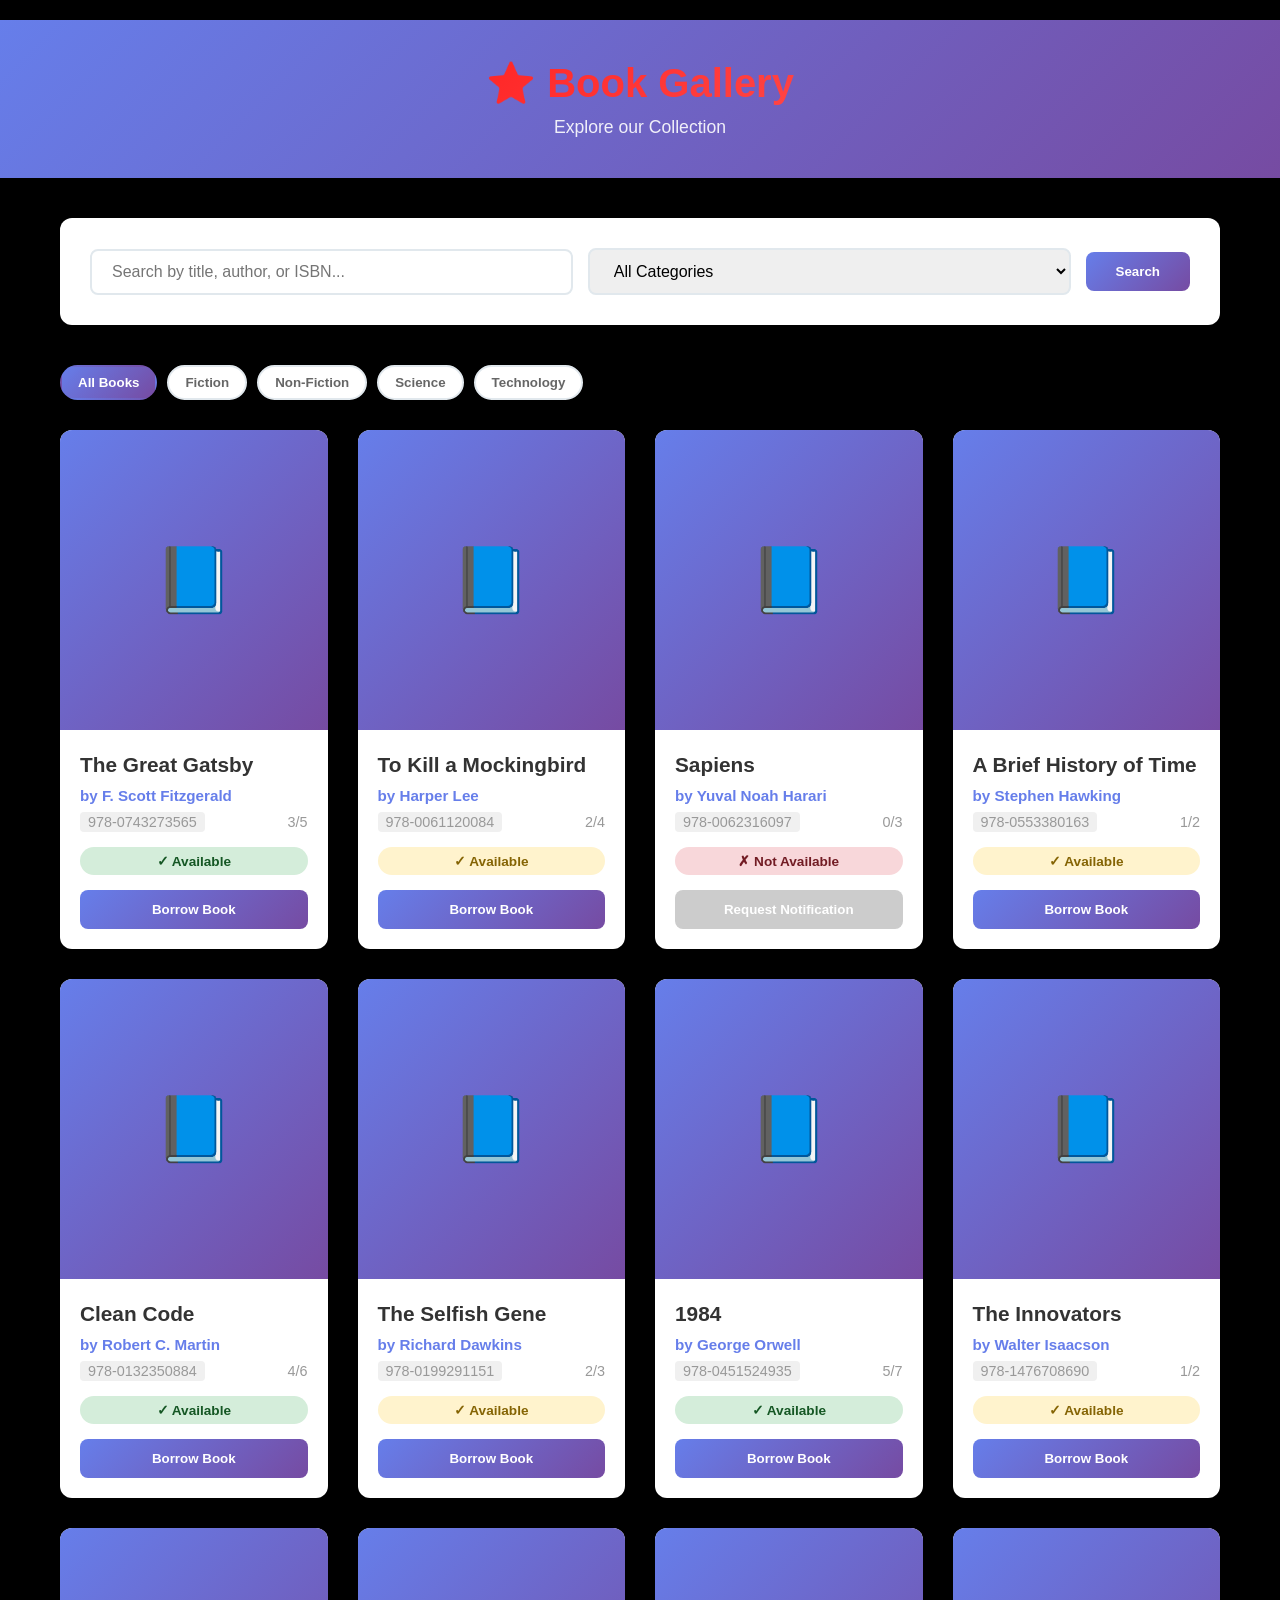
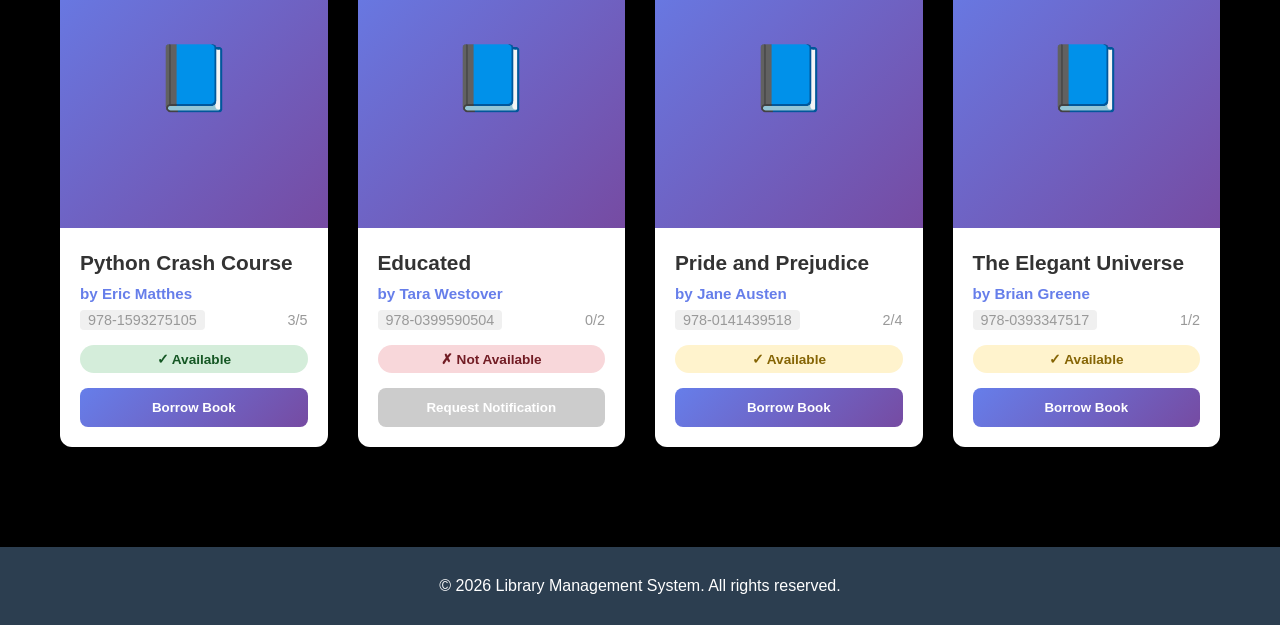
==== library_management/www/books.html @ 5c832451 "style: Update UI with black background and red star logo - Changed body background to black (#000000" ====
<!DOCTYPE html>
<html lang="en">
<head>
    <meta charset="UTF-8">
    <meta name="viewport" content="width=device-width, initial-scale=1.0">
    <title>Book Gallery - Library Management</title>
    <style>
        * {
            margin: 0;
            padding: 0;
            box-sizing: border-box;
        }

        body {
            font-family: 'Segoe UI', Tahoma, Geneva, Verdana, sans-serif;
            background: #000000;
            color: #333;
            padding-top: 20px;
        }

        .header {
            background: linear-gradient(135deg, #667eea 0%, #764ba2 100%);
            color: white;
            padding: 40px 20px;
            text-align: center;
            margin-bottom: 40px;
            box-shadow: 0 10px 30px rgba(0,0,0,0.1);
        }

        .header h1 {
            font-size: 2.5em;
            margin-bottom: 10px;
            background: linear-gradient(135deg, #ff0000 0%, #ff6b6b 100%);
            -webkit-background-clip: text;
            -webkit-text-fill-color: transparent;
            background-clip: text;
        }

        .header p {
            font-size: 1.1em;
            opacity: 0.9;
        }

        .container {
            max-width: 1200px;
            margin: 0 auto;
            padding: 0 20px;
        }

        .search-section {
            background: white;
            padding: 30px;
            border-radius: 12px;
            margin-bottom: 40px;
            box-shadow: 0 4px 15px rgba(0,0,0,0.1);
            display: flex;
            gap: 15px;
            flex-wrap: wrap;
            align-items: center;
        }

        .search-section input,
        .search-section select {
            padding: 12px 20px;
            border: 2px solid #e1e8ed;
            border-radius: 8px;
            font-size: 1em;
            transition: all 0.3s ease;
            flex: 1;
            min-width: 200px;
        }

        .search-section input:focus,
        .search-section select:focus {
            outline: none;
            border-color: #667eea;
            box-shadow: 0 0 0 3px rgba(102, 126, 234, 0.1);
        }

        .btn-search {
            padding: 12px 30px;
            background: linear-gradient(135deg, #667eea 0%, #764ba2 100%);
            color: white;
            border: none;
            border-radius: 8px;
            font-weight: 600;
            cursor: pointer;
            transition: all 0.3s ease;
        }

        .btn-search:hover {
            transform: translateY(-2px);
            box-shadow: 0 6px 20px rgba(102, 126, 234, 0.4);
        }

        .filters {
            display: flex;
            gap: 10px;
            flex-wrap: wrap;
            margin-bottom: 30px;
        }

        .filter-btn {
            padding: 8px 16px;
            background: white;
            border: 2px solid #e1e8ed;
            border-radius: 20px;
            cursor: pointer;
            transition: all 0.3s ease;
            font-weight: 600;
            color: #666;
        }

        .filter-btn:hover,
        .filter-btn.active {
            background: linear-gradient(135deg, #667eea 0%, #764ba2 100%);
            color: white;
            border-color: transparent;
        }

        .books-grid {
            display: grid;
            grid-template-columns: repeat(auto-fill, minmax(250px, 1fr));
            gap: 30px;
            margin-bottom: 40px;
        }

        .book-card {
            background: white;
            border-radius: 12px;
            overflow: hidden;
            box-shadow: 0 4px 15px rgba(0,0,0,0.1);
            transition: all 0.3s ease;
            cursor: pointer;
        }

        .book-card:hover {
            transform: translateY(-10px);
            box-shadow: 0 10px 30px rgba(0,0,0,0.2);
        }

        .book-image {
            width: 100%;
            height: 300px;
            background: linear-gradient(135deg, #667eea 0%, #764ba2 100%);
            display: flex;
            align-items: center;
            justify-content: center;
            font-size: 4em;
            color: white;
            position: relative;
            overflow: hidden;
        }

        .book-image::before {
            content: '';
            position: absolute;
            top: 0;
            left: 0;
            right: 0;
            bottom: 0;
            background: rgba(0,0,0,0.1);
            opacity: 0;
            transition: opacity 0.3s ease;
        }

        .book-card:hover .book-image::before {
            opacity: 1;
        }

        .book-content {
            padding: 20px;
        }

        .book-title {
            font-size: 1.3em;
            font-weight: bold;
            color: #333;
            margin-bottom: 8px;
            line-height: 1.4;
        }

        .book-author {
            color: #667eea;
            font-weight: 600;
            margin-bottom: 8px;
            font-size: 0.95em;
        }

        .book-meta {
            display: flex;
            justify-content: space-between;
            align-items: center;
            margin-bottom: 15px;
            font-size: 0.9em;
            color: #999;
        }

        .book-isbn {
            background: #f0f0f0;
            padding: 2px 8px;
            border-radius: 4px;
        }

        .availability {
            padding: 6px 12px;
            border-radius: 20px;
            font-size: 0.85em;
            font-weight: 600;
            text-align: center;
            margin-bottom: 15px;
        }

        .available {
            background: #d4edda;
            color: #155724;
        }

        .unavailable {
            background: #f8d7da;
            color: #721c24;
        }

        .limited {
            background: #fff3cd;
            color: #856404;
        }

        .btn-borrow {
            width: 100%;
            padding: 12px;
            background: linear-gradient(135deg, #667eea 0%, #764ba2 100%);
            color: white;
            border: none;
            border-radius: 8px;
            font-weight: 600;
            cursor: pointer;
            transition: all 0.3s ease;
        }

        .btn-borrow:hover {
            transform: translateY(-2px);
            box-shadow: 0 4px 12px rgba(102, 126, 234, 0.3);
        }

        .btn-borrow:disabled {
            background: #ccc;
            cursor: not-allowed;
            transform: none;
        }

        .empty-state {
            text-align: center;
            padding: 60px 20px;
            background: white;
            border-radius: 12px;
            box-shadow: 0 4px 15px rgba(0,0,0,0.1);
        }

        .empty-state-icon {
            font-size: 4em;
            margin-bottom: 20px;
        }

        .empty-state h2 {
            color: #333;
            margin-bottom: 10px;
        }

        .empty-state p {
            color: #666;
            font-size: 1.1em;
        }

        .pagination {
            display: flex;
            justify-content: center;
            gap: 10px;
            margin: 40px 0;
            flex-wrap: wrap;
        }

        .pagination button {
            padding: 10px 15px;
            border: 2px solid #e1e8ed;
            background: white;
            border-radius: 8px;
            cursor: pointer;
            transition: all 0.3s ease;
            font-weight: 600;
        }

        .pagination button:hover,
        .pagination button.active {
            background: linear-gradient(135deg, #667eea 0%, #764ba2 100%);
            color: white;
            border-color: transparent;
        }

        .pagination button:disabled {
            opacity: 0.5;
            cursor: not-allowed;
        }

        footer {
            background: #2c3e50;
            color: white;
            text-align: center;
            padding: 30px 20px;
            margin-top: 60px;
        }

        @media (max-width: 768px) {
            .header h1 {
                font-size: 1.8em;
            }

            .search-section {
                flex-direction: column;
                align-items: stretch;
            }

            .search-section input,
            .search-section select,
            .btn-search {
                width: 100%;
                min-width: auto;
                flex: none;
            }

            .books-grid {
                grid-template-columns: repeat(auto-fill, minmax(200px, 1fr));
                gap: 20px;
            }

            .book-image {
                height: 200px;
            }
        }
    </style>
</head>
<body>
    <div class="header">
        <h1>⭐ Book Gallery</h1>
        <p>Explore our Collection</p>
    </div>

    <div class="container">
        <div class="search-section">
            <input type="text" id="searchInput" placeholder="Search by title, author, or ISBN...">
            <select id="categoryFilter">
                <option value="">All Categories</option>
                <option value="fiction">Fiction</option>
                <option value="non-fiction">Non-Fiction</option>
                <option value="science">Science</option>
                <option value="technology">Technology</option>
                <option value="history">History</option>
                <option value="biography">Biography</option>
            </select>
            <button class="btn-search" onclick="filterBooks()">Search</button>
        </div>

        <div class="filters" id="filterContainer">
            <button class="filter-btn active" onclick="filterByCategory('')">All Books</button>
            <button class="filter-btn" onclick="filterByCategory('fiction')">Fiction</button>
            <button class="filter-btn" onclick="filterByCategory('non-fiction')">Non-Fiction</button>
            <button class="filter-btn" onclick="filterByCategory('science')">Science</button>
            <button class="filter-btn" onclick="filterByCategory('technology')">Technology</button>
        </div>

        <div class="books-grid" id="booksGrid">
            <!-- Books will be dynamically populated here -->
        </div>

        <div class="pagination" id="pagination"></div>
    </div>

    <footer>
        <p>&copy; 2026 Library Management System. All rights reserved.</p>
    </footer>

    <script>
        // Sample book data
        const booksData = [
            { id: 1, title: 'The Great Gatsby', author: 'F. Scott Fitzgerald', category: 'fiction', isbn: '978-0743273565', available: 3, total: 5 },
            { id: 2, title: 'To Kill a Mockingbird', author: 'Harper Lee', category: 'fiction', isbn: '978-0061120084', available: 2, total: 4 },
            { id: 3, title: 'Sapiens', author: 'Yuval Noah Harari', category: 'non-fiction', isbn: '978-0062316097', available: 0, total: 3 },
            { id: 4, title: 'A Brief History of Time', author: 'Stephen Hawking', category: 'science', isbn: '978-0553380163', available: 1, total: 2 },
            { id: 5, title: 'Clean Code', author: 'Robert C. Martin', category: 'technology', isbn: '978-0132350884', available: 4, total: 6 },
            { id: 6, title: 'The Selfish Gene', author: 'Richard Dawkins', category: 'science', isbn: '978-0199291151', available: 2, total: 3 },
            { id: 7, title: '1984', author: 'George Orwell', category: 'fiction', isbn: '978-0451524935', available: 5, total: 7 },
            { id: 8, title: 'The Innovators', author: 'Walter Isaacson', category: 'biography', isbn: '978-1476708690', available: 1, total: 2 },
            { id: 9, title: 'Python Crash Course', author: 'Eric Matthes', category: 'technology', isbn: '978-1593275105', available: 3, total: 5 },
            { id: 10, title: 'Educated', author: 'Tara Westover', category: 'biography', isbn: '978-0399590504', available: 0, total: 2 },
            { id: 11, title: 'Pride and Prejudice', author: 'Jane Austen', category: 'fiction', isbn: '978-0141439518', available: 2, total: 4 },
            { id: 12, title: 'The Elegant Universe', author: 'Brian Greene', category: 'science', isbn: '978-0393347517', available: 1, total: 2 }
        ];

        const itemsPerPage = 12;
        let currentPage = 1;
        let filteredBooks = [...booksData];

        function renderBooks() {
            const start = (currentPage - 1) * itemsPerPage;
            const end = start + itemsPerPage;
            const booksToShow = filteredBooks.slice(start, end);

            const grid = document.getElementById('booksGrid');
            if (booksToShow.length === 0) {
                grid.innerHTML = `
                    <div style="grid-column: 1/-1;">
                        <div class="empty-state">
                            <div class="empty-state-icon">📭</div>
                            <h2>No Books Found</h2>
                            <p>Try adjusting your search or filter criteria</p>
                        </div>
                    </div>
                `;
                return;
            }

            grid.innerHTML = booksToShow.map(book => `
                <div class="book-card" onclick="viewBook(${book.id})">
                    <div class="book-image">📘</div>
                    <div class="book-content">
                        <div class="book-title">${book.title}</div>
                        <div class="book-author">by ${book.author}</div>
                        <div class="book-meta">
                            <span class="book-isbn">${book.isbn}</span>
                            <span>${book.available}/${book.total}</span>
                        </div>
                        <div class="availability ${book.available > 0 ? (book.available > 2 ? 'available' : 'limited') : 'unavailable'}">
                            ${book.available > 0 ? '✓ Available' : '✗ Not Available'}
                        </div>
                        <button class="btn-borrow" onclick="event.stopPropagation(); borrowBook(${book.id})" ${book.available === 0 ? 'disabled' : ''}>
                            ${book.available > 0 ? 'Borrow Book' : 'Request Notification'}
                        </button>
                    </div>
                </div>
            `).join('');

            renderPagination();
        }

        function renderPagination() {
            const totalPages = Math.ceil(filteredBooks.length / itemsPerPage);
            const pagination = document.getElementById('pagination');
            let paginationHTML = '';

            if (totalPages <= 1) {
                pagination.innerHTML = '';
                return;
            }

            if (currentPage > 1) {
                paginationHTML += `<button onclick="currentPage--; renderBooks();">← Previous</button>`;
            }

            for (let i = 1; i <= totalPages; i++) {
                paginationHTML += `<button onclick="currentPage = ${i}; renderBooks();" ${i === currentPage ? 'class="active"' : ''}>${i}</button>`;
            }

            if (currentPage < totalPages) {
                paginationHTML += `<button onclick="currentPage++; renderBooks();">Next →</button>`;
            }

            pagination.innerHTML = paginationHTML;
        }

        function filterByCategory(category) {
            const buttons = document.querySelectorAll('.filter-btn');
            buttons.forEach(btn => btn.classList.remove('active'));
            event.target.classList.add('active');

            filteredBooks = category === '' ? [...booksData] : booksData.filter(book => book.category === category);
            currentPage = 1;
            renderBooks();
        }

        function filterBooks() {
            const searchTerm = document.getElementById('searchInput').value.toLowerCase();
            const category = document.getElementById('categoryFilter').value;

            filteredBooks = booksData.filter(book => {
                const matchSearch = book.title.toLowerCase().includes(searchTerm) || 
                                   book.author.toLowerCase().includes(searchTerm) ||
                                   book.isbn.includes(searchTerm);
                const matchCategory = category === '' || book.category === category;
                return matchSearch && matchCategory;
            });

            currentPage = 1;
            renderBooks();
        }

        function viewBook(bookId) {
            const book = booksData.find(b => b.id === bookId);
            alert(`Book: ${book.title}\nAuthor: ${book.author}\nAvailable: ${book.available}/${book.total}`);
        }

        function borrowBook(bookId) {
            const book = booksData.find(b => b.id === bookId);
            if (book.available > 0) {
                alert(`Book "${book.title}" added to your cart!\n\nTo complete borrowing, please log in to your member account.`);
            }
        }

        // Initialize
        window.addEventListener('load', () => {
            renderBooks();
        });

        // Search on Enter
        document.addEventListener('DOMContentLoaded', () => {
            const searchInput = document.getElementById('searchInput');
            if (searchInput) {
                searchInput.addEventListener('keypress', (e) => {
                    if (e.key === 'Enter') filterBooks();
                });
            }
        });
    </script>
</body>
</html>
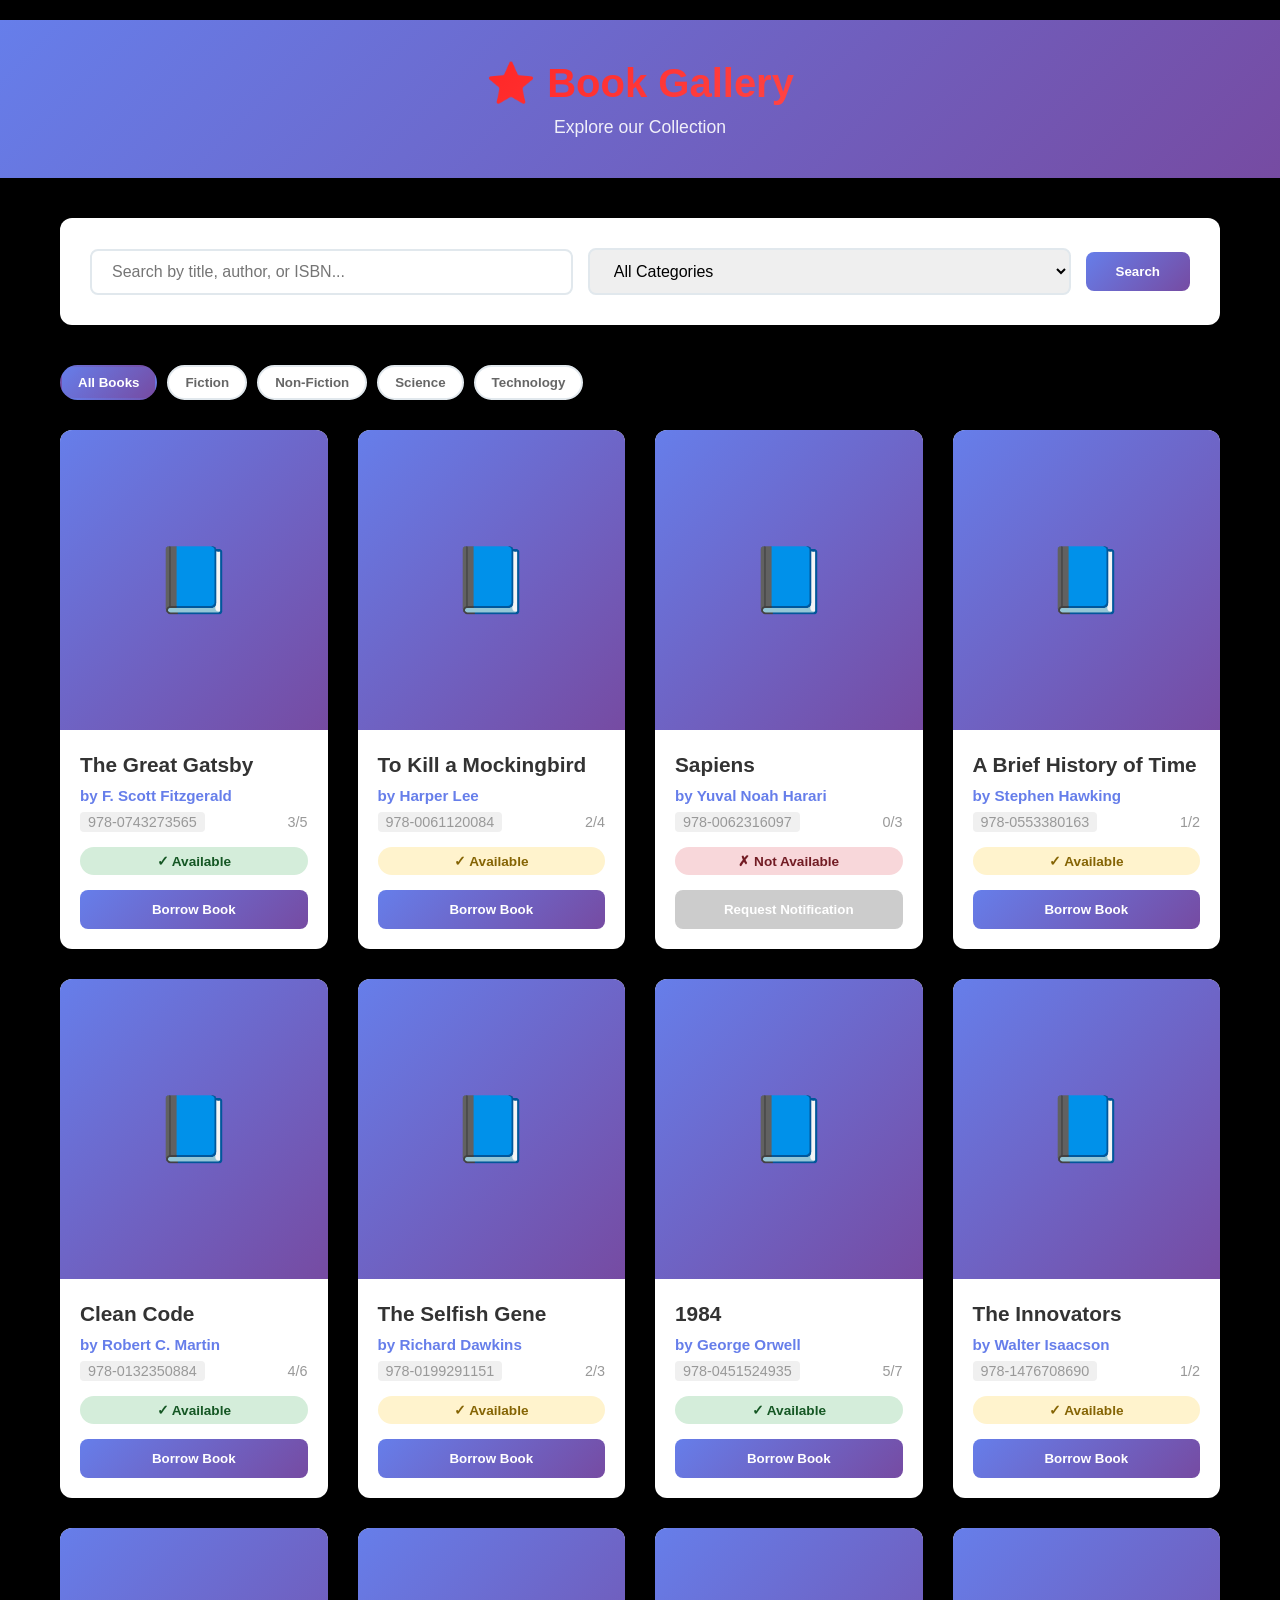
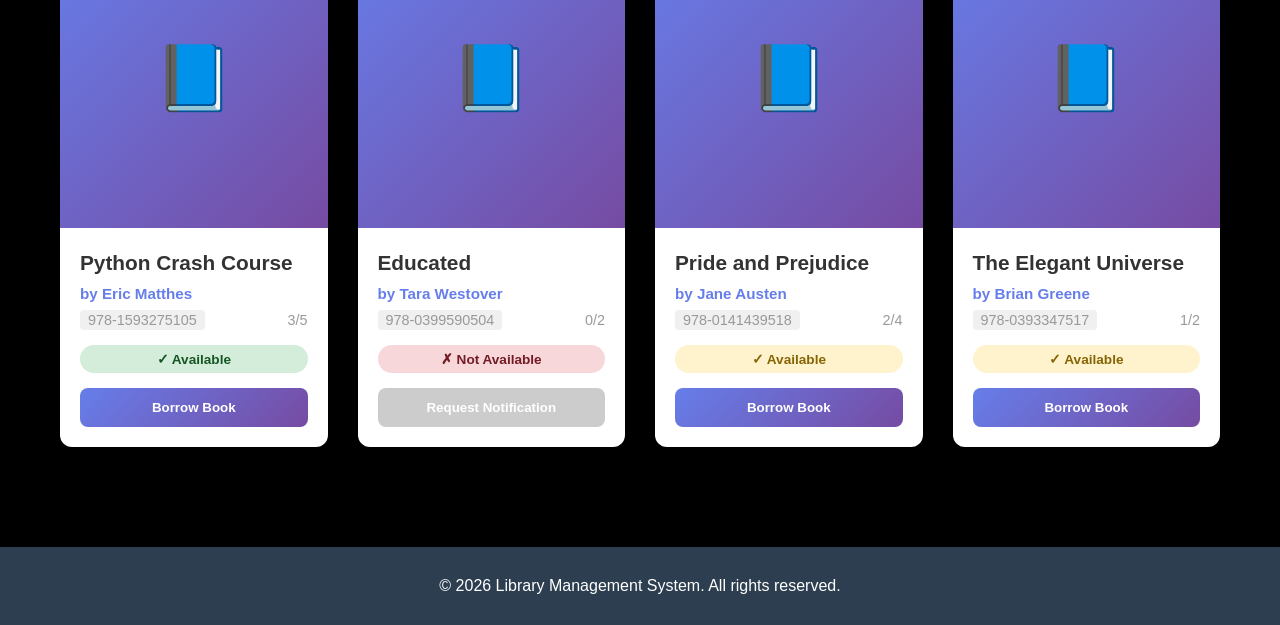
==== commit bca3e9f4: "feat: Enhance UI with comprehensive HTML, CSS, and JS features - Add advanced animations, modals, an" ====
--- a/library_management/www/books.html
+++ b/library_management/www/books.html
@@ -498,26 +498,574 @@
             alert(`Book: ${book.title}\nAuthor: ${book.author}\nAvailable: ${book.available}/${book.total}`);
         }
 
+        // Enhanced book card interactions
+        function addBookCardInteractions() {
+            const cards = document.querySelectorAll('.book-card');
+
+            cards.forEach((card, index) => {
+                // Add staggered animation on load
+                card.style.animationDelay = `${index * 0.1}s`;
+                card.classList.add('fade-in-up');
+
+                // Add click ripple effect
+                card.addEventListener('click', function(e) {
+                    const ripple = document.createElement('div');
+                    ripple.style.position = 'absolute';
+                    ripple.style.borderRadius = '50%';
+                    ripple.style.background = 'rgba(255, 255, 255, 0.6)';
+                    ripple.style.transform = 'scale(0)';
+                    ripple.style.animation = 'ripple 0.6s linear';
+                    ripple.style.left = (e.offsetX - 10) + 'px';
+                    ripple.style.top = (e.offsetY - 10) + 'px';
+                    ripple.style.width = '20px';
+                    ripple.style.height = '20px';
+                    ripple.style.pointerEvents = 'none';
+
+                    this.appendChild(ripple);
+
+                    setTimeout(() => {
+                        ripple.remove();
+                    }, 600);
+                });
+
+                // Add hover effects
+                card.addEventListener('mouseenter', function() {
+                    this.style.transform = 'translateY(-15px) scale(1.02)';
+                    this.style.boxShadow = '0 20px 40px rgba(0,0,0,0.3), 0 0 20px rgba(102, 126, 234, 0.2)';
+                });
+
+                card.addEventListener('mouseleave', function() {
+                    this.style.transform = 'translateY(0) scale(1)';
+                    this.style.boxShadow = '0 4px 15px rgba(0,0,0,0.1)';
+                });
+            });
+        }
+
+        // Enhanced search with debouncing
+        let searchTimeout;
+        function enhancedSearch() {
+            clearTimeout(searchTimeout);
+            searchTimeout = setTimeout(() => {
+                filterBooks();
+                showSearchFeedback();
+            }, 300);
+        }
+
+        function showSearchFeedback() {
+            const searchInput = document.getElementById('searchInput');
+            const feedback = document.getElementById('searchFeedback') || createSearchFeedback();
+
+            if (searchInput.value.trim()) {
+                const results = filteredBooks.length;
+                feedback.textContent = `Found ${results} book${results !== 1 ? 's' : ''} matching "${searchInput.value}"`;
+                feedback.className = 'search-feedback success';
+                feedback.style.display = 'block';
+            } else {
+                feedback.style.display = 'none';
+            }
+        }
+
+        function createSearchFeedback() {
+            const feedback = document.createElement('div');
+            feedback.id = 'searchFeedback';
+            feedback.style.cssText = `
+                margin-top: 10px;
+                padding: 8px 16px;
+                border-radius: 8px;
+                font-size: 0.9em;
+                font-weight: 600;
+                text-align: center;
+            `;
+            document.querySelector('.search-section').appendChild(feedback);
+            return feedback;
+        }
+
+        // Enhanced book modal
+        function viewBook(bookId) {
+            const book = booksData.find(b => b.id === bookId);
+            if (!book) return;
+
+            const modal = createBookModal(book);
+            document.body.appendChild(modal);
+            modal.style.display = 'block';
+            document.body.style.overflow = 'hidden';
+
+            // Animate modal entrance
+            const modalContent = modal.querySelector('.modal-content');
+            modalContent.style.animation = 'modalSlideIn 0.3s ease-out';
+        }
+
+        function createBookModal(book) {
+            const modal = document.createElement('div');
+            modal.className = 'modal';
+            modal.innerHTML = `
+                <div class="modal-content book-modal">
+                    <div class="modal-header">
+                        <h2>${book.title}</h2>
+                        <span class="close" onclick="closeModal(this.closest('.modal'))">&times;</span>
+                    </div>
+                    <div class="modal-body">
+                        <div class="book-details">
+                            <div class="book-cover-large">📖</div>
+                            <div class="book-info">
+                                <p><strong>Author:</strong> ${book.author}</p>
+                                <p><strong>Category:</strong> ${book.category.charAt(0).toUpperCase() + book.category.slice(1)}</p>
+                                <p><strong>ISBN:</strong> ${book.isbn}</p>
+                                <p><strong>Availability:</strong> ${book.available}/${book.total} copies</p>
+                                <div class="availability ${book.available > 0 ? (book.available > 2 ? 'available' : 'limited') : 'unavailable'}">
+                                    ${book.available > 0 ? '✓ Available for borrowing' : '✗ Currently unavailable'}
+                                </div>
+                            </div>
+                        </div>
+                        <div class="modal-actions">
+                            <button class="btn-borrow-large" onclick="borrowBook(${book.id})" ${book.available === 0 ? 'disabled' : ''}>
+                                ${book.available > 0 ? '📚 Borrow This Book' : '🔔 Request Notification'}
+                            </button>
+                            <button class="btn-secondary" onclick="addToWishlist(${book.id})">❤️ Add to Wishlist</button>
+                        </div>
+                    </div>
+                </div>
+            `;
+
+            // Close modal when clicking outside
+            modal.addEventListener('click', (e) => {
+                if (e.target === modal) {
+                    closeModal(modal);
+                }
+            });
+
+            return modal;
+        }
+
+        function closeModal(modal) {
+            const modalContent = modal.querySelector('.modal-content');
+            modalContent.style.animation = 'modalSlideOut 0.3s ease-out';
+
+            setTimeout(() => {
+                modal.remove();
+                document.body.style.overflow = 'auto';
+            }, 300);
+        }
+
+        // Enhanced borrow functionality
         function borrowBook(bookId) {
             const book = booksData.find(b => b.id === bookId);
-            if (book.available > 0) {
-                alert(`Book "${book.title}" added to your cart!\n\nTo complete borrowing, please log in to your member account.`);
-            }
-        }
-
-        // Initialize
+            if (!book || book.available === 0) return;
+
+            // Show loading state
+            const button = event.target;
+            const originalText = button.textContent;
+            button.textContent = '⏳ Processing...';
+            button.disabled = true;
+
+            setTimeout(() => {
+                // Simulate successful borrowing
+                book.available--;
+                showNotification(`✅ "${book.title}" has been added to your borrowed books!`, 'success');
+                button.textContent = originalText;
+                button.disabled = false;
+
+                // Update the UI
+                renderBooks();
+
+                // Close modal if open
+                const modal = button.closest('.modal');
+                if (modal) {
+                    closeModal(modal);
+                }
+            }, 1500);
+        }
+
+        // Add to wishlist functionality
+        function addToWishlist(bookId) {
+            const book = booksData.find(b => b.id === bookId);
+            showNotification(`❤️ "${book.title}" added to your wishlist!`, 'info');
+        }
+
+        // Notification system
+        function showNotification(message, type = 'info') {
+            const notification = document.createElement('div');
+            notification.className = `notification ${type}`;
+            notification.innerHTML = `
+                <span>${message}</span>
+                <button onclick="this.parentElement.remove()">×</button>
+            `;
+
+            document.body.appendChild(notification);
+
+            // Animate in
+            setTimeout(() => notification.classList.add('show'), 10);
+
+            // Auto remove after 5 seconds
+            setTimeout(() => {
+                notification.classList.remove('show');
+                setTimeout(() => notification.remove(), 300);
+            }, 5000);
+        }
+
+        // Enhanced pagination with smooth scrolling
+        function renderPagination() {
+            const totalPages = Math.ceil(filteredBooks.length / itemsPerPage);
+            const pagination = document.getElementById('pagination');
+            let paginationHTML = '';
+
+            if (totalPages <= 1) {
+                pagination.innerHTML = '';
+                return;
+            }
+
+            // Previous button
+            if (currentPage > 1) {
+                paginationHTML += `<button onclick="changePage(${currentPage - 1})" class="pagination-btn">← Previous</button>`;
+            }
+
+            // Page numbers with smart display
+            const startPage = Math.max(1, currentPage - 2);
+            const endPage = Math.min(totalPages, currentPage + 2);
+
+            if (startPage > 1) {
+                paginationHTML += `<button onclick="changePage(1)" class="pagination-btn">1</button>`;
+                if (startPage > 2) {
+                    paginationHTML += `<span class="pagination-dots">...</span>`;
+                }
+            }
+
+            for (let i = startPage; i <= endPage; i++) {
+                paginationHTML += `<button onclick="changePage(${i})" class="pagination-btn ${i === currentPage ? 'active' : ''}">${i}</button>`;
+            }
+
+            if (endPage < totalPages) {
+                if (endPage < totalPages - 1) {
+                    paginationHTML += `<span class="pagination-dots">...</span>`;
+                }
+                paginationHTML += `<button onclick="changePage(${totalPages})" class="pagination-btn">${totalPages}</button>`;
+            }
+
+            // Next button
+            if (currentPage < totalPages) {
+                paginationHTML += `<button onclick="changePage(${currentPage + 1})" class="pagination-btn">Next →</button>`;
+            }
+
+            pagination.innerHTML = paginationHTML;
+        }
+
+        function changePage(page) {
+            currentPage = page;
+            renderBooks();
+            // Smooth scroll to top of results
+            document.querySelector('.books-grid').scrollIntoView({ behavior: 'smooth' });
+        }
+
+        // Enhanced filter buttons with animations
+        function filterByCategory(category) {
+            const buttons = document.querySelectorAll('.filter-btn');
+            buttons.forEach(btn => {
+                btn.classList.remove('active');
+                btn.style.transform = 'scale(1)';
+            });
+
+            event.target.classList.add('active');
+            event.target.style.transform = 'scale(1.05)';
+
+            filteredBooks = category === '' ? [...booksData] : booksData.filter(book => book.category === category);
+            currentPage = 1;
+            renderBooks();
+
+            // Add filter feedback
+            const categoryName = category === '' ? 'All Books' : category.charAt(0).toUpperCase() + category.slice(1);
+            showNotification(`📚 Showing ${categoryName} (${filteredBooks.length} books)`, 'info');
+        }
+
+        // Enhanced search with real-time feedback
+        function filterBooks() {
+            const searchTerm = document.getElementById('searchInput').value.toLowerCase().trim();
+            const category = document.getElementById('categoryFilter').value;
+
+            filteredBooks = booksData.filter(book => {
+                const matchSearch = !searchTerm ||
+                    book.title.toLowerCase().includes(searchTerm) ||
+                    book.author.toLowerCase().includes(searchTerm) ||
+                    book.isbn.includes(searchTerm);
+                const matchCategory = category === '' || book.category === category;
+                return matchSearch && matchCategory;
+            });
+
+            currentPage = 1;
+            renderBooks();
+            showSearchFeedback();
+        }
+
+        // Add loading animation for book cards
+        function addLoadingAnimation() {
+            const cards = document.querySelectorAll('.book-card');
+            cards.forEach(card => {
+                card.style.opacity = '0';
+                card.style.transform = 'translateY(20px)';
+                card.style.transition = 'opacity 0.5s ease, transform 0.5s ease';
+            });
+
+            setTimeout(() => {
+                cards.forEach(card => {
+                    card.style.opacity = '1';
+                    card.style.transform = 'translateY(0)';
+                });
+            }, 100);
+        }
+
+        // Add CSS animations
+        const style = document.createElement('style');
+        style.textContent = `
+            .fade-in-up {
+                animation: fadeInUp 0.6s ease-out forwards;
+                opacity: 0;
+                transform: translateY(30px);
+            }
+
+            @keyframes fadeInUp {
+                to {
+                    opacity: 1;
+                    transform: translateY(0);
+                }
+            }
+
+            @keyframes ripple {
+                to {
+                    transform: scale(4);
+                    opacity: 0;
+                }
+            }
+
+            @keyframes modalSlideIn {
+                from {
+                    opacity: 0;
+                    transform: translateY(-50px) scale(0.9);
+                }
+                to {
+                    opacity: 1;
+                    transform: translateY(0) scale(1);
+                }
+            }
+
+            @keyframes modalSlideOut {
+                from {
+                    opacity: 1;
+                    transform: translateY(0) scale(1);
+                }
+                to {
+                    opacity: 0;
+                    transform: translateY(-50px) scale(0.9);
+                }
+            }
+
+            .modal {
+                display: none;
+                position: fixed;
+                z-index: 1000;
+                left: 0;
+                top: 0;
+                width: 100%;
+                height: 100%;
+                background-color: rgba(0,0,0,0.7);
+                backdrop-filter: blur(5px);
+            }
+
+            .modal-content {
+                background-color: white;
+                margin: 5% auto;
+                padding: 0;
+                border-radius: 12px;
+                width: 90%;
+                max-width: 600px;
+                box-shadow: 0 20px 40px rgba(0,0,0,0.3);
+            }
+
+            .modal-header {
+                background: linear-gradient(135deg, #667eea 0%, #764ba2 100%);
+                color: white;
+                padding: 20px;
+                border-radius: 12px 12px 0 0;
+                display: flex;
+                justify-content: space-between;
+                align-items: center;
+            }
+
+            .modal-header h2 {
+                margin: 0;
+                font-size: 1.5em;
+            }
+
+            .close {
+                font-size: 28px;
+                font-weight: bold;
+                cursor: pointer;
+                transition: color 0.3s ease;
+            }
+
+            .close:hover {
+                color: #ff6b6b;
+            }
+
+            .modal-body {
+                padding: 30px;
+            }
+
+            .book-details {
+                display: flex;
+                gap: 30px;
+                margin-bottom: 30px;
+            }
+
+            .book-cover-large {
+                font-size: 6em;
+                flex-shrink: 0;
+            }
+
+            .book-info p {
+                margin: 10px 0;
+                font-size: 1.1em;
+            }
+
+            .modal-actions {
+                display: flex;
+                gap: 15px;
+                flex-wrap: wrap;
+            }
+
+            .btn-borrow-large, .btn-secondary {
+                flex: 1;
+                padding: 15px 20px;
+                border: none;
+                border-radius: 8px;
+                font-weight: 600;
+                cursor: pointer;
+                transition: all 0.3s ease;
+                font-size: 1em;
+            }
+
+            .btn-borrow-large {
+                background: linear-gradient(135deg, #667eea 0%, #764ba2 100%);
+                color: white;
+            }
+
+            .btn-borrow-large:hover:not(:disabled) {
+                transform: translateY(-2px);
+                box-shadow: 0 6px 20px rgba(102, 126, 234, 0.4);
+            }
+
+            .btn-secondary {
+                background: #f8f9fa;
+                color: #6c757d;
+                border: 2px solid #dee2e6;
+            }
+
+            .btn-secondary:hover {
+                background: #e9ecef;
+                border-color: #adb5bd;
+            }
+
+            .notification {
+                position: fixed;
+                top: 20px;
+                right: 20px;
+                background: white;
+                border-radius: 8px;
+                padding: 15px 20px;
+                box-shadow: 0 4px 15px rgba(0,0,0,0.2);
+                z-index: 1001;
+                transform: translateX(100%);
+                transition: transform 0.3s ease;
+                display: flex;
+                justify-content: space-between;
+                align-items: center;
+                min-width: 300px;
+            }
+
+            .notification.show {
+                transform: translateX(0);
+            }
+
+            .notification.success {
+                border-left: 4px solid #28a745;
+            }
+
+            .notification.info {
+                border-left: 4px solid #17a2b8;
+            }
+
+            .notification.error {
+                border-left: 4px solid #dc3545;
+            }
+
+            .pagination-dots {
+                padding: 10px;
+                color: #6c757d;
+                user-select: none;
+            }
+
+            .search-feedback {
+                margin-top: 10px;
+                padding: 8px 16px;
+                border-radius: 8px;
+                font-size: 0.9em;
+                font-weight: 600;
+                text-align: center;
+            }
+
+            .search-feedback.success {
+                background: #d4edda;
+                color: #155724;
+            }
+
+            @media (max-width: 768px) {
+                .book-details {
+                    flex-direction: column;
+                    text-align: center;
+                }
+
+                .modal-actions {
+                    flex-direction: column;
+                }
+
+                .btn-borrow-large, .btn-secondary {
+                    width: 100%;
+                }
+            }
+        `;
+        document.head.appendChild(style);
+
+        // Enhanced initialization
         window.addEventListener('load', () => {
             renderBooks();
+            addBookCardInteractions();
         });
 
-        // Search on Enter
+        // Enhanced search on Enter and real-time search
         document.addEventListener('DOMContentLoaded', () => {
             const searchInput = document.getElementById('searchInput');
             if (searchInput) {
+                searchInput.addEventListener('input', enhancedSearch);
                 searchInput.addEventListener('keypress', (e) => {
-                    if (e.key === 'Enter') filterBooks();
+                    if (e.key === 'Enter') {
+                        filterBooks();
+                    }
                 });
             }
+
+            // Add keyboard shortcuts
+            document.addEventListener('keydown', (e) => {
+                // Ctrl/Cmd + F for search focus
+                if ((e.ctrlKey || e.metaKey) && e.key === 'f') {
+                    e.preventDefault();
+                    searchInput?.focus();
+                }
+
+                // Escape to clear search
+                if (e.key === 'Escape' && document.activeElement === searchInput) {
+                    searchInput.value = '';
+                    filterBooks();
+                    searchInput.blur();
+                }
+            });
         });
     </script>
 </body>
